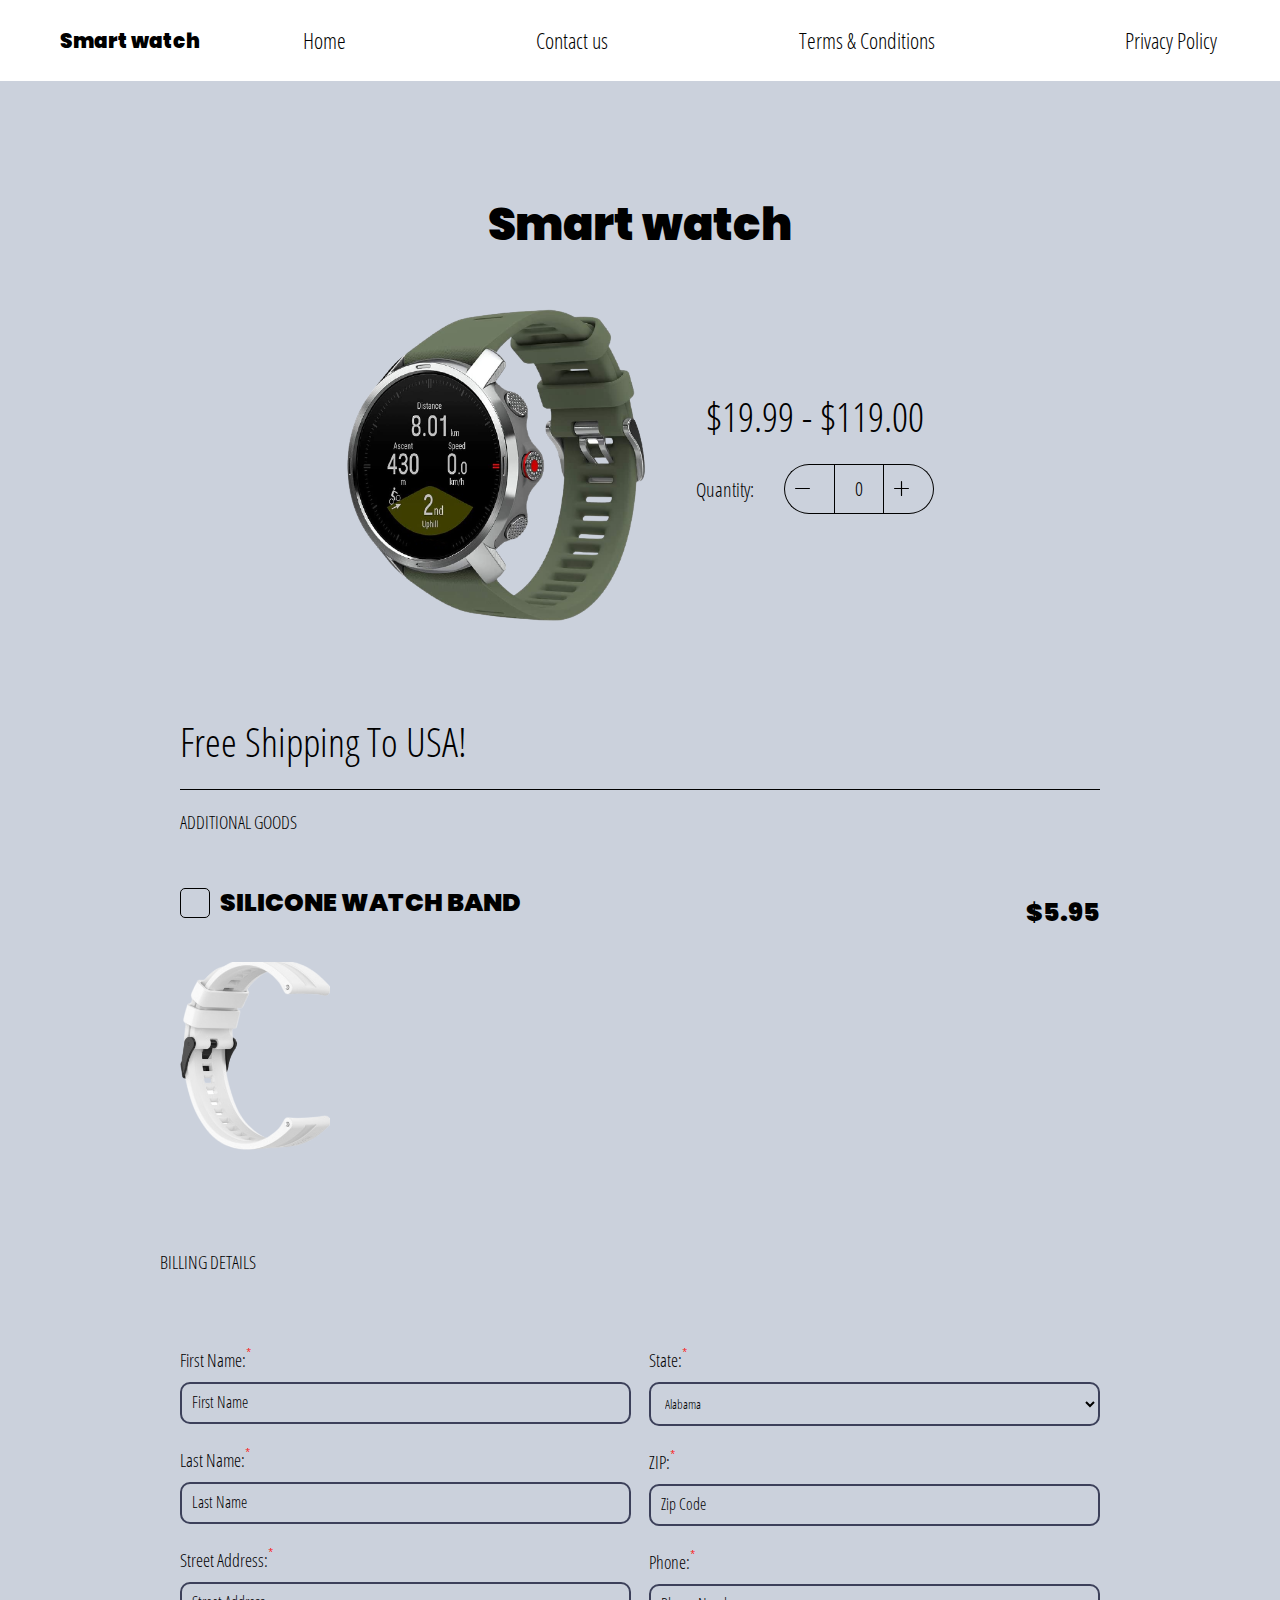
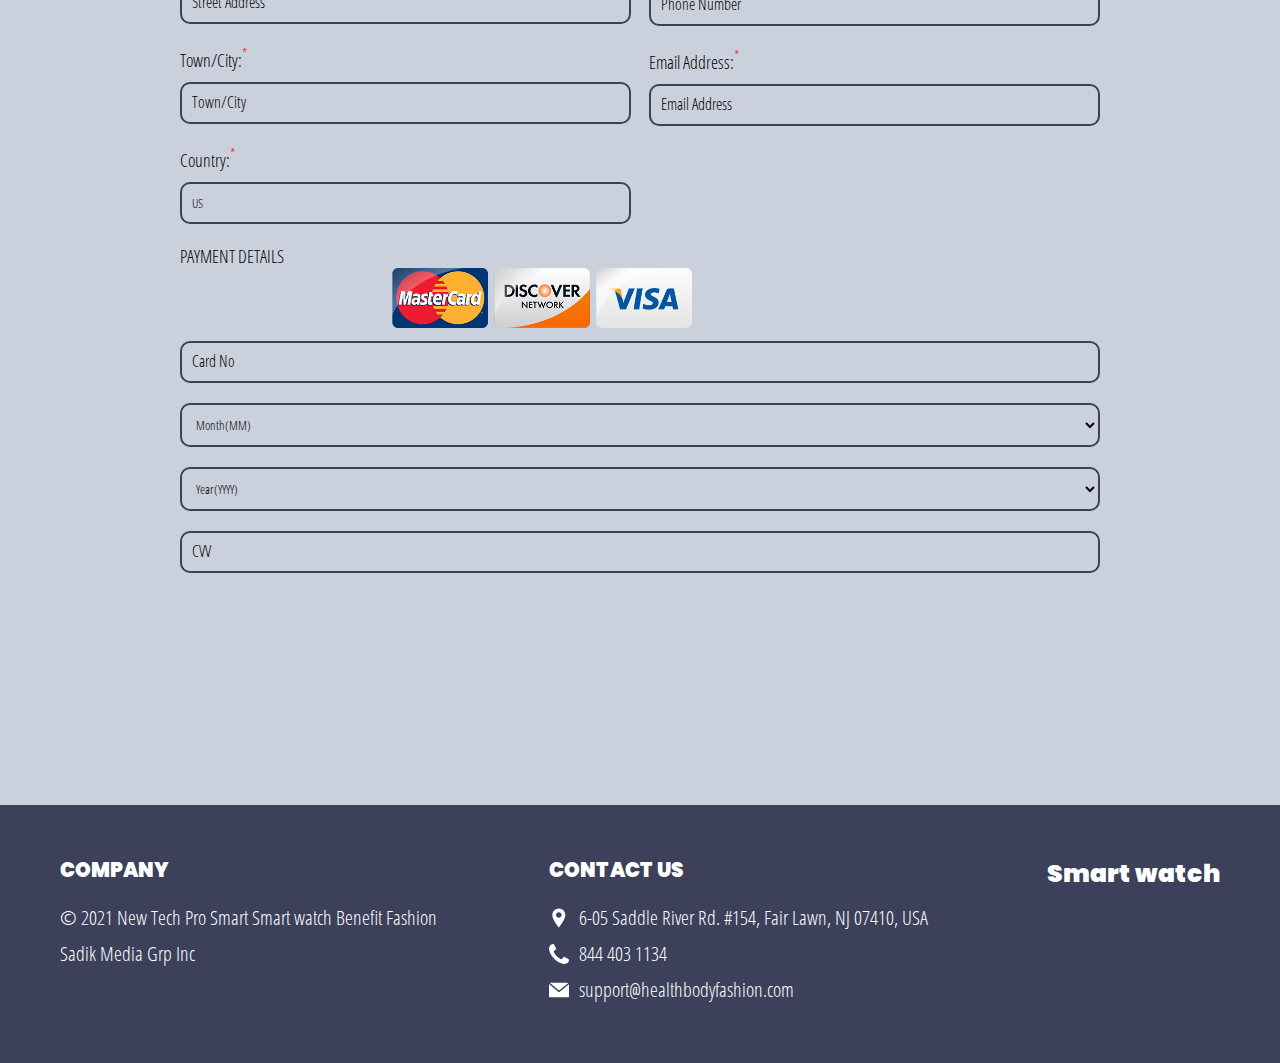
==== buy.html @ 9fec46eb "+" ====
<!DOCTYPE html>
<html lang="en">
  <head>
    <meta charset="UTF-8" />
    <meta http-equiv="X-UA-Compatible" content="IE=edge" />
    <meta name="viewport" content="width=device-width, initial-scale=1.0" />
    <link rel="stylesheet" href="./css/style.css" />
    <title>Smart watch</title>
  </head>

  <body>
    <div class="popup__overlay js_popup__overlay">
      <div class="popup">
        <div class="popup-content js_popup-content" data-id="terms">
          <div class="popup-content__top">
            <h1 class="sub-title">Terms & Conditions</h1>
            <button
              class="popup-content__btn js_popup-content-btn"
              data-btn="terms"
            >
              <span></span>
            </button>
          </div>
          <p class="text mb-0">
            <span class="bold">Shipping Prices</span>
          </p>
          <p class="text terms__text-sm-mb">
            <span class="bold">Silicone band</span>
            - $5.95
          </p>
          <p class="text mb-0">
            <span class="bold">Product Prices</span>
          </p>
          <p class="text mb-0">
            <span class="bold">1x New Smart watch Fashion</span> - $19.99
      
          </p>
          <p class="text mb-0">
            <span class="bold">2x New Smart watch Fashion</span> - $24.99
      
          </p>
          <p class="text mb-0">
            <span class="bold">3x New Smart watch Fashion</span> - $35.32
      
          </p>
          <p class="text mb-0">
            <span class="bold">4x New Smart watch Fashion</span> - $39.99
      
          </p>
          <p class="text mb-0">
            <span class="bold">5x New Smart watch Fashion</span> - $43.98
      
          </p>
          <p class="text mb-0">
            <span class="bold">6x New Smart watch Fashion</span> - $49.95
      
          </p>
          <p class="text mb-0">
            <span class="bold">7x New Smart watch Fashion</span> - $69.99
      
          </p>
          <p class="text mb-0">
            <span class="bold">8x New Smart watch Fashion</span> - $79.99
      
          </p>
          <p class="text mb-0">
            <span class="bold">9x New Smart watch Fashion</span> - $84.41
      
          </p>
          <p class="text mb-0">
            <span class="bold">10x New Smart watch Fashion</span> - $89.99
      
          </p>
          <p class="text mb-0">
            <span class="bold">11x New Smart watch Fashion</span> - $109.00
        
          </p>
          <p class="text terms__text-sm-mb">
            <span class="bold">12x New Smart watch Fashion</span> - $119.00
        
          </p>

          <p class="text terms__text--mb">
            You will see a charge from newtechprosmartwatchfa on your bank
            statement. Our Customer Service department reserves the right to
            offer promo codes for varied price points.
          </p>
          <p class="policy__subtitle">Member User Agreement</p>
          <p class="text">
            By placing an order through this website, you agree to the terms and
            conditions set for the below. Please read through these terms
            carefully before placing your order and print a copy for future
            reference. Please also read our Privacy Policy regarding personal
            information provided by you, which is incorporated herein by
            reference.
          </p>
          <p class="text">
            This website is operated by New Smart watch Fashion. Throughout the
            site, the terms “we”, “us” and “our” refer to New Smart watch
            Fashion. Beyond Perfect Pair Active Pro Health Tech offers this
            website, including all information, tools and services available
            from this site to you, the user, conditioned upon your acceptance of
            all terms, conditions, policies and notices stated here.
          </p>
          <p class="policy__subtitle">General Conditions</p>
          <p class="text">
            We reserve the right to refuse service to anyone for any reason at
            any time.<br />

            You understand that your content (not including credit card
            information), may be transferred unencrypted and involve (a)
            transmissions over various networks; and (b) changes to conform and
            adapt to technical requirements of connecting networks or devices.
            Credit card information is always encrypted during transfer over
            networks.
            <br />

            You agree not to reproduce, duplicate, copy, sell, resell or exploit
            any portion of the Service, use of the Service, or access to the
            Service or any contact on the website through which the service is
            provided, without express written permission by us.
            <br />

            The headings used in this agreement are included for convenience
            only and will not limit or otherwise affect these Terms.
          </p>
          <p class="policy__subtitle">
            Accuracy, Completeness and Timeliness of Information
          </p>
          <p class="text">
            We are not responsible if information made available on this site is
            not accurate, complete or current. The material on this site is
            provided for general information only and should not be relied upon
            or used as the sole basis for making decisions without consulting
            primary, more accurate, more complete or more timely sources of
            information. Any reliance on the material on this site is at your
            own risk.
            <br />

            This site may contain certain historical information. Historical
            information, necessarily, is not current and is provided for your
            reference only. We reserve the right to modify the contents of this
            site at any time, but we have no obligation to update any
            information on our site. You agree that it is your responsibility to
            monitor changes to our site.
          </p>
          <p class="policy__subtitle">
            Modifications to the Service and Prices
          </p>
          <p class="text">
            Prices for our products are subject to change without notice.<br />
            We reserve the right at any time to modify or discontinue the
            Service (or any part or content thereof) without notice at any
            time.<br />
            We shall not be liable to you or to any third-party for any
            modification, price change, suspension or discontinuance of the
            Service.
          </p>
          <p class="policy__subtitle">Products or Services (If Applicable)</p>
          <p class="text">
            Certain products or services may be available exclusively online
            through the website. These products or services may have limited
            quantities and are subject to return or exchange only according to
            our Return Policy.<br />
            We have made every effort to display as accurately as possible the
            colors and images of our products that appear at the store. We
            cannot guarantee that your computer monitor’s display of any color
            will be accurate.<br />
            We reserve the right, but are not obligated, to limit the sales of
            our products or Services to any person, geographic region or
            jurisdiction. We may exercise this right on a case-by-case basis. We
            reserve the right to limit the quantities of any products or
            services that we offer. All descriptions of products or product
            pricing are subject to change at anytime without notice, at the sole
            discretion of us. We reserve the right to discontinue any product at
            any time. Any offer for any product or service made on this site is
            void where prohibited.<br />
            We do not warrant that the quality of any products, services,
            information, or other material purchased or obtained by you will
            meet your expectations, or that any errors in the Service will be
            corrected.
          </p>
          <p class="policy__subtitle">Shipping Terms</p>
          <p class="text">
            Orders are generally shipped within 2 business days (Monday through
            Friday) using USPS standard mail service. Shipping time is estimated
            to be 3-5 business days. Please be advised that shipments are not
            sent on Saturdays, Sundays, or any Holidays. New Smart watch Fashion
            does not guarantee specific arrival dates or times.
          </p>
          <p class="policy__subtitle">Credit Card Descriptor</p>
          <p class="text">
            By ordering Products from us, You authorize us to charge your credit
            card accordingly. Please be aware that the descriptor (or subject
            line) that appears on your credit card statement will appear as
            <i>newtechprosmartwatchfa</i>. If You have any questions about the
            descriptor on Your credit card statement, please contact our
            customer service department.
          </p>
          <p class="policy__subtitle">Return Policy</p>
          <p class="text">
            In order to obtain your refund, contact customer service by phone
            and obtain an RMA (Return Merchandise Authorization) number to place
            on your package. Write this number on the outside of the shipping
            package, and send the product back to our fulfillment center at the
            address listed below, within thirty (30) days of the date you
            originally ordered the product. In order for your refund to be
            processed the product must arrive at our fulfillment facility within
            thirty (30) days of the original purchase date. You pay for return
            shipping. This fee will be taken out of the refund issued. Once our
            fulfillment center has received the package and relayed the correct
            information to us, you will be issued a refund. Your refund will be
            credited back to your bank account, and may take up to 3-5 business
            days to show in your statement, depending on the speed of the
            processing bank.
          </p>
          <p class="policy__subtitle">Return Address</p>
          <p class="text">3071 Nw 107th Ave, Doral, FL, 33172 USA</p>
          <p class="policy__subtitle">Refund Policy</p>
          <p class="text">
            We refund all cases of fraud and unauthorized transactions included
            shipping and handling charges. Call 844 403 1134 to obtain a refund.
            Additional refunds are issued at the discretion of the company.
            Customers are restricted to receiving a single refund per product
            ordered. Repetitive refunds are not permitted unless the product, as
            delivered to you, is defective. We reserve the right to refuse a
            refund to any customer who repeatedly requests refunds or who, in
            our judgment, requests refunds in bad faith. In order to process
            your refund, you must supply us with your name and delivery address.
            If you provide us with insufficient or incorrect information your
            refund will be delayed. Once a refund has been approved please allow
            for up to 10 days for the refund to be applied. Depending on the
            bank that issues the credit card, your refund can take up to ten
            (10) days to appear on your credit card statement. If you have any
            questions about whether a refund has been issued by us, please call
            Our customer service department. Shipping and handling costs are not
            refundable.
          </p>
          <p class="policy__subtitle">
            Accuracy of Billing and Account Information
          </p>
          <p class="text">
            We reserve the right to refuse any order you place with us. We may,
            in our sole discretion, limit or cancel quantities purchased per
            person, per household or per order. These restrictions may include
            orders placed by or under the same customer account, the same credit
            card, and/or orders that use the same billing and/or shipping
            address. In the event that we make a change to or cancel an order,
            we may attempt to notify you by contacting the e-mail and/or billing
            address/phone number provided at the time the order was made. We
            reserve the right to limit or prohibit orders that, in our sole
            judgment, appear to be placed by dealers, resellers or distributors.
          </p>
          <p class="text">
            You agree to provide current, complete and accurate purchase and
            account information for all purchases made at our store. You agree
            to promptly update your account and other information, including
            your email address and credit card numbers and expiration dates, so
            that we can complete your transactions and contact you as needed.
          </p>
          <p class="text">For more detail, please review our Returns Policy.</p>
          <p class="policy__subtitle">Optional Tools</p>
          <p class="text">
            We may provide you with access to third-party tools over which we
            neither monitor nor have any control nor input.<br />
            You acknowledge and agree that we provide access to such tools ”as
            is” and “as available” without any warranties, representations or
            conditions of any kind and without any endorsement. We shall have no
            liability whatsoever arising from or relating to your use of
            optional third-party tools.<br />
            Any use by you of optional tools offered through the site is
            entirely at your own risk and discretion and you should ensure that
            you are familiar with and approve of the terms on which tools are
            provided by the relevant third-party provider(s).<br />
            We may also, in the future, offer new services and/or features
            through the website (including, the release of new tools and
            resources). Such new features and/or services shall also be subject
            to these Terms of Service.
          </p>
          <p class="policy__subtitle">Third-party Links</p>
          <p class="text">
            Certain content, products and services available via our Service may
            include materials from third-parties.<br />
            Third-party links on this site may direct you to third-party
            websites that are not affiliated with us. We are not responsible for
            examining or evaluating the content or accuracy and we do not
            warrant and will not have any liability or responsibility for any
            third-party materials or websites, or for any other materials,
            products, or services of third-parties.<br />
            We are not liable for any harm or damages related to the purchase or
            use of goods, services, resources, content, or any other
            transactions made in connection with any third-party websites.
            Please review carefully the third-party’s policies and practices and
            make sure you understand them before you engage in any transaction.
            Complaints, claims, concerns, or questions regarding third-party
            products should be directed to the third-party.
          </p>
          <p class="policy__subtitle">
            User Comments, Feedback and Other Submissions
          </p>
          <p class="text">
            If, at our request, you send certain specific submissions (for
            example contest entries) or without a request from us you send
            creative ideas, suggestions, proposals, plans, or other materials,
            whether online, by email, by postal mail, or otherwise
            (collectively, ‘comments’), you agree that we may, at any time,
            without restriction, edit, copy, publish, distribute, translate and
            otherwise use in any medium any comments that you forward to us. We
            are and shall be under no obligation (1) to maintain any comments in
            confidence; (2) to pay compensation for any comments; or (3) to
            respond to any comments.<br />
            We may, but have no obligation to, monitor, edit or remove content
            that we determine in our sole discretion are unlawful, offensive,
            threatening, libelous, defamatory, pornographic, obscene or
            otherwise objectionable or violates any party’s intellectual
            property or these Terms of Service.<br />
            You agree that your comments will not violate any right of any
            third-party, including copyright, trademark, privacy, personality or
            other personal or proprietary right. You further agree that your
            comments will not contain libelous or otherwise unlawful, abusive or
            obscene material, or contain any computer virus or other malware
            that could in any way affect the operation of the Service or any
            related website. You may not use a false e-mail address, pretend to
            be someone other than yourself, or otherwise mislead us or
            third-parties as to the origin of any comments. You are solely
            responsible for any comments you make and their accuracy. We take no
            responsibility and assume no liability for any comments posted by
            you or any third-party.
          </p>
          <p class="policy__subtitle">Personal Information</p>
          <p class="text">
            Your submission of personal information through the store is
            governed by our Privacy Policy. View our
            <a class="policy__link" href="./policy.html">Privacy Policy</a>.
          </p>
          <p class="policy__subtitle">Errors, Inaccuracies and Omissions</p>
          <p class="text">
            Occasionally there may be information on our site or in the Service
            that contains typographical errors, inaccuracies or omissions that
            may relate to product descriptions, pricing, promotions, offers,
            product shipping charges, transit times and availability. We reserve
            the right to correct any errors, inaccuracies or omissions, and to
            change or update information or cancel orders if any information in
            the Service or on any related website is inaccurate at any time
            without prior notice (including after you have submitted your
            order).<br />
            We undertake no obligation to update, amend or clarify information
            in the Service or on any related website, including without
            limitation, pricing information, except as required by law. No
            specified update or refresh date applied in the Service or on any
            related website, should be taken to indicate that all information in
            the Service or on any related website has been modified or updated.
          </p>
          <p class="policy__subtitle">Prohibited Uses</p>
          <p class="text">
            In addition to other prohibitions as set forth in the Terms of
            Service, you are prohibited from using the site or its content: (a)
            for any unlawful purpose; (b) to solicit others to perform or
            participate in any unlawful acts; (c) to violate any international,
            federal, provincial or state regulations, rules, laws, or local
            ordinances; (d) to infringe upon or violate our intellectual
            property rights or the intellectual property rights of others; (e)
            to harass, abuse, insult, harm, defame, slander, disparage,
            intimidate, or discriminate based on gender, sexual orientation,
            religion, ethnicity, race, age, national origin, or disability; (f)
            to submit false or misleading information; (g) to upload or transmit
            viruses or any other type of malicious code that will or may be used
            in any way that will affect the functionality or operation of the
            Service or of any related website, other websites, or the Internet;
            (h) to collect or track the personal information of others; (i) to
            spam, phish, pharm, pretext, spider, crawl, or scrape; (j) for any
            obscene or immoral purpose; or (k) to interfere with or circumvent
            the security features of the Service or any related website, other
            websites, or the Internet. We reserve the right to terminate your
            use of the Service or any related website for violating any of the
            prohibited uses.
          </p>
          <p class="policy__subtitle">
            Disclaimer of Warranties; Limitation of Liability
          </p>
          <p class="text">
            We do not guarantee, represent or warrant that your use of our
            service will be uninterrupted, timely, secure or error-free.<br />
            We do not warrant that the results that may be obtained from the use
            of the service will be accurate or reliable.<br />
            You agree that from time to time we may remove the service for
            indefinite periods of time or cancel the service at any time,
            without notice to you.<br />
            You expressly agree that your use of, or inability to use, the
            service is at your sole risk. The service and all products and
            services delivered to you through the service are (except as
            expressly stated by us) provided ‘as is’ and ‘as available’ for your
            use, without any representation, warranties or conditions of any
            kind, either express or implied, including all implied warranties or
            conditions of merchantability, merchantable quality, fitness for a
            particular purpose, durability, title, and non-infringement.<br />
            In no case shall New Smart watch Fashion, our directors, officers,
            employees, affiliates, agents, contractors, interns, suppliers,
            service providers or licensors be liable for any injury, loss,
            claim, or any direct, indirect, incidental, punitive, special, or
            consequential damages of any kind, including, without limitation
            lost profits, lost revenue, lost savings, loss of data, replacement
            costs, or any similar damages, whether based in contract, tort
            (including negligence), strict liability or otherwise, arising from
            your use of any of the service or any products procured using the
            service, or for any other claim related in any way to your use of
            the service or any product, including, but not limited to, any
            errors or omissions in any content, or any loss or damage of any
            kind incurred as a result of the use of the service or any content
            (or product) posted, transmitted, or otherwise made available via
            the service, even if advised of their possibility. Because some
            states or jurisdictions do not allow the exclusion or the limitation
            of liability for consequential or incidental damages, in such states
            or jurisdictions, our liability shall be limited to the maximum
            extent permitted by law.
          </p>
          <p class="policy__subtitle">Indemnification</p>
          <p class="text">
            You agree to indemnify, defend and hold harmless New Smart watch
            Fashion and our parent, subsidiaries, affiliates, partners,
            officers, directors, agents, contractors, licensors, service
            providers, subcontractors, suppliers, interns and employees,
            harmless from any claim or demand, including reasonable attorneys’
            fees, made by any third-party due to or arising out of your breach
            of these Terms of Service or the documents they incorporate by
            reference, or your violation of any law or the rights of a
            third-party.
          </p>
          <p class="policy__subtitle">Severability</p>
          <p class="text">
            In the event that any provision of these Terms of Service is
            determined to be unlawful, void or unenforceable, such provision
            shall nonetheless be enforceable to the fullest extent permitted by
            applicable law, and the unenforceable portion shall be deemed to be
            severed from these Terms of Service, such determination shall not
            affect the validity and enforceability of any other remaining
            provisions.
          </p>
          <p class="policy__subtitle">Termination</p>
          <p class="text">
            The obligations and liabilities of the parties incurred prior to the
            termination date shall survive the termination of this agreement for
            all purposes.<br />
            These Terms of Service are effective unless and until terminated by
            either you or us. You may terminate these Terms of Service at any
            time by notifying us that you no longer wish to use our Services, or
            when you cease using our site.<br />
            If in our sole judgment you fail, or we suspect that you have
            failed, to comply with any term or provision of these Terms of
            Service, we also may terminate this agreement at any time without
            notice and you will remain liable for all amounts due up to and
            including the date of termination; and/or accordingly may deny you
            access to our Services (or any part thereof).
          </p>
          <p class="policy__subtitle">Entire Agreement</p>
          <p class="text">
            The failure of us to exercise or enforce any right or provision of
            these Terms of Service shall not constitute a waiver of such right
            or provision.<br />
            These Terms of Service and any policies or operating rules posted by
            us on this site or in respect to The Service constitutes the entire
            agreement and understanding between you and us and govern your use
            of the Service, superseding any prior or contemporaneous agreements,
            communications and proposals, whether oral or written, between you
            and us (including, but not limited to, any prior versions of the
            Terms of Service).<br />
            Any ambiguities in the interpretation of these Terms of Service
            shall not be construed against the drafting party.
          </p>
          <p class="policy__subtitle">Governing Law</p>
          <p class="text">
            These Terms of Service and any separate agreements whereby we
            provide you Services shall be governed by and construed in
            accordance with the laws of WV.
          </p>
          <p class="policy__subtitle">Changes to Terms of Service</p>
          <p class="text">
            You can review the most current version of the Terms of Service at
            any time at this page.<br />
            We reserve the right, at our sole discretion, to update, change or
            replace any part of these Terms of Service by posting updates and
            changes to our website. It is your responsibility to check our
            website periodically for changes. Your continued use of or access to
            our website or the Service following the posting of any changes to
            these Terms of Service constitutes acceptance of those changes.
          </p>
          <p class="policy__subtitle">Contact Information</p>
          <p class="text">
            Questions about the Terms of Service should be sent to us at
            <a
              target="_blank"
              class="policy__link"
              href="mailto:support@newcreamfashion.com"
              >support@newcreamfashion.com
            </a>
          </p>
        </div>
        <div class="popup-content js_popup-content" data-id="policy">
          <div class="popup-content__top">
            <h1 class="sub-title">Privacy policy</h1>
            <button
              class="popup-content__btn js_popup-content-btn"
              data-btn="policy"
            >
              <span></span>
            </button>
          </div>
          <p class="text">
            Thank you for visiting our Web site. This offer if only available to
            U.S. residents. Your personal data will be processed by us in the
            U.S.
          </p>
          <h2 class="policy__subtitle">
            Information Collection and Use of Collected Information
          </h2>
          <p class="policy__subtitle">Website Visitors</p>
          <p class="text">
            We may collect certain non-personally identifiable information when
            you visit many of our Web pages, such as the type of browser you are
            using (e.g., Netscape, Internet Explorer), the type of operating
            system you are using, (e.g., Windows 2000, XP, VISTA or Mac OS), and
            the domain name of your Internet service provider (e.g., America
            Online, Earthlink).
          </p>
          <p class="policy__subtitle">Website Customers</p>
          <p class="text">
            In order to purchase products or services from us, we require that
            you provide us with certain personally identifiable information. The
            types of personally identifiable information that may be collected
            at this site include: name, address, e-mail address, telephone
            number, mobile phone number and MSISDN (mobile station integrated
            services digital network number), credit card and billing
            information (but never release this information), download history,
            customer generated content and/or information about your interests
            in and use of various products, programs, and services.
          </p>
          <p class="policy__subtitle">SMS Messages</p>
          <p class="text">
            Our Services feature the distribution of content to your cellular
            phone, and by registering with us, you agree to receive SMS messages
            to your phone, including messages regarding Services you request,
            account status updates, and occasional SMS newsletters. You will
            also have the opportunity to opt-in and receive surveys and
            promotional content by our affiliates. You may opt out of our SMS
            newsletter by sending an email or by responding to the SMS
            newsletter indicating that you would like to unsubscribe.
          </p>
          <p class="text">
            In addition, we may disclose personally identifiable information
            collected about you at this site in the following instances:
          </p>
          <p class="text">
            Legal Action: We may disclose information about our users, including
            personally identifiable information, when requested by governmental
            or quasi-governmental authorities conducting an investigation,
            hearing or the like, to verify or enforce compliance with the
            policies governing our Web Site and applicable laws, or to protect
            against misuse or unauthorized use of our Web Site. We also may
            disclose user information whenever we believe disclosure is
            necessary to limit our legal liability; to protect or defend our
            rights or property; or protect the safety, rights, or property of
            our users.
          </p>
          <p class="policy__subtitle">Your Choices</p>
          <p class="text">
            As noted above, we may use the personally identifiable information
            we collect from you online to provide you with opportunities to
            offer you products and services that may be of interest to you. If
            you would like to opt out of future promotional materials from us,
            you may indicate this preference by following the unsubscribe
            instructions at the end of such e-mail communications. You may not
            opt out of service-related notifications.
          </p>
          <p class="policy__subtitle">Cookies</p>
          <p class="text">
            To enhance your experience with our site, we may use "cookies" on
            our Web Site. Cookies are alphanumeric identifiers that we transfer
            to your computer's hard drive through your Web browser to enable our
            systems to recognize your browser and to provide features. Cookies,
            by themselves, do not tell us your e-mail address or other
            personally identifiable information unless you choose to provide
            this information to us by, for example, registering at our Web Site.
            However, once you have become a Customer and furnish the site with
            personally identifiable information, this information may be linked
            to the data stored in the cookie.
          </p>
          <p class="text">
            We use cookies to understand site usage and to improve the content
            and offerings on our site. For example, we may use cookies to
            personalize your experience at our Web pages (e.g., to recognize you
            when you return to our site). You may adjust your browser to reject
            cookies from us or from any other Web Site. Please consult the
            "Help" section of your browser for more information. However,
            certain areas of our site can be accessed only in conjunction with
            cookies or similar devices and you should be aware that disabling
            cookies or similar devices might prevent you from accessing some of
            our content.
          </p>
          <p class="policy__subtitle">Data Security</p>
          <p class="text">
            We have put in place certain physical, electronic, and managerial
            procedures to help prevent unauthorized access and maintain data
            security. Payments are processed using secure 256-bit SSL
            Encryption. We will not share, trade or sell credit card information
            or personal information to any third party providers. However, due
            to the open nature of Internet communications, we cannot guarantee
            that communications between you and our organization will be free
            from unauthorized access by third parties. Visitors of the Website
            and Customers use the site at their own risk.
          </p>
          <p class="policy__subtitle">Changes to This Privacy Policy</p>
          <p class="text">
            We may, from time to time, update this privacy notice and such
            changes shall be effectively immediately and without further notice
            to you.
          </p>
          <p class="policy__subtitle">Questions/Concerns?</p>
          <p class="text">
            If you have any questions, comments, or concerns regarding our
            privacy policy, please contact us at:<br />
            Email:
            <a
              target="_blank"
              class="policy__link"
              href="mailto:support@healthbodyfashion.com"
              >support@healthbodyfashion.com
            </a>
            <br />
            Phone:
            <a class="policy__link" href="tel:844 403 1134">844 403 1134</a>
          </p>
        </div>
      </div>
    </div>
    <div>
      <div class="header__wrapper">
        <header class="header">
          <a href="./index.html" class="logo">Smart watch</a>
          <button class="menu__btn js_menu__btn">
            <span></span>
          </button>
          <div class="menu js_menu">
            <nav class="nav">
              <ul class="nav__list">
                <li class="nav__item">
                  <a href="./index.html" class="nav__link">Home</a>
                </li>
                <li class="nav__item">
                  <a href="./contact.html" class="nav__link">Contact us</a>
                </li>
                <li class="nav__item">
                  <button
                    class="nav__link nav__btn js_nav-btn"
                    data-btn-id="terms"
                  >
                    Terms & Conditions
                  </button>
                </li>
                <li class="nav__item">
                  <button
                    class="nav__link nav__btn js_nav-btn"
                    data-btn-id="policy"
                  >
                    Privacy Policy
                  </button>
                </li>
              </ul>
            </nav>
          </div>
        </header>
      </div>
      <div class="buy__wrapper">
        <div class="container">
          <section class="buy">
            <h1 class="title">Smart watch</h1>
            <div class="buy__flex">
              <img src="./img/img1.png" class="buy__img" />
              <div class="buy__text-block">
                <h2 class="buy__title">
                  <span style="display: inline-block" class="js_price"
                    >$19.99 - $119.00</span
                  >
                  <span
                    style="margin-bottom: 0"
                    class="buy__title buy__title--cross js_original"
                  ></span>
                </h2>
                <h2 class="buy__title buy__title-accent js_save"></h2>
                <div id="quantity" class="quantity">
                  <label class="quantity_label"
                    >Quantity:
                    <div class="quantity_label-box">
                      <div
                        class="
                          quantity_label-btn quantity_label-prev
                          js_quantity_prev
                        "
                      >
                        <svg
                          xmlns="http://www.w3.org/2000/svg"
                          xmlns:xlink="http://www.w3.org/1999/xlink"
                          x="0px"
                          y="0px"
                          viewBox="0 0 512 512"
                          style="enable-background: new 0 0 512 512"
                          xml:space="preserve"
                        >
                          <g>
                            <g>
                              <path
                                d="M492,236H20c-11.046,0-20,8.954-20,20c0,11.046,8.954,20,20,20h472c11.046,0,20-8.954,20-20S503.046,236,492,236z"
                              />
                            </g>
                          </g>
                        </svg>
                      </div>
                      <input
                        type="number"
                        min="0"
                        size="3"
                        maxlength="3"
                        class="quantity__input js_quantity"
                        value="0"
                        data-line-id="1"
                        max="10"
                      />
                      <div
                        class="
                          quantity_label-btn quantity_label-next
                          js_quantity_next
                        "
                      >
                        <svg
                          xmlns="http://www.w3.org/2000/svg"
                          xmlns:xlink="http://www.w3.org/1999/xlink"
                          x="0px"
                          y="0px"
                          viewBox="0 0 512 512"
                          style="enable-background: new 0 0 512 512"
                          xml:space="preserve"
                        >
                          <g>
                            <g>
                              <path
                                d="M492,236H276V20c0-11.046-8.954-20-20-20c-11.046,0-20,8.954-20,20v216H20c-11.046,0-20,8.954-20,20s8.954,20,20,20h216
			                                    v216c0,11.046,8.954,20,20,20s20-8.954,20-20V276h216c11.046,0,20-8.954,20-20C512,244.954,503.046,236,492,236z"
                              />
                            </g>
                          </g>
                        </svg>
                      </div>
                    </div>
                  </label>
                </div>
                <p class="error-message js_error-message">
                  Buy More and Save! Limited to 12 Only
                </p>
              </div>
            </div>







            
            <div class="main-form__wrapper">
              <div class="form__wrapper">
                <div class="form">
                  <h3 class="form__title">Free Shipping To USA!</h3>

                  <div>
                    <h3 class="form__subtitle">Additional goods</h3>
                  

                    <div class="case-block">
                      <div class="checkbox__label-wrap">
                        <div>
                          <input class="checkbox js_additional" type="checkbox" id="additional__checkbox" />
                          <label class="checkbox__label" for="additional__checkbox"><span class="bold">Silicone watch band</span></label>
                        </div>
                        <div class="label-block">
                          <span class="bold">$5.95</span>
                        </div>
                      </div>
                      <img src="./img/img3.png" alt="silicone case" class="silicone_case_img" />
                    </div>


                  </div>
                </div>
              </div>

              <form class="order-form" id="order_form">
                <h3 class="form__subtitle">Billing Details</h3>
                <div class="fl-form">
                  <div class="form_group-flex">
                    <div class="form-group_block">
                      <div class="form-group">
                        <label>
                          <span>First Name:<sup>*</sup></span>
                          <input
                            type="text"
                            class="form-control"
                            name="firstName"
                            placeholder="First Name"
                            value=""
                          />
                        </label>
                      </div>

                      <div class="form-group">
                        <label>
                          <span>Last Name:<sup>*</sup></span>
                          <input
                            type="text"
                            class="form-control"
                            name="lastName"
                            placeholder="Last Name"
                            value=""
                          />
                        </label>
                      </div>

                      <div class="form-group">
                        <label
                          ><span>Street Address:<sup>*</sup></span>
                          <input
                            type="text"
                            class="form-control"
                            name="shippingAddress1"
                            placeholder="Street Address"
                            value=""
                          />
                        </label>
                      </div>
                      <div class="form-group">
                        <label
                          ><span>Town/City:<sup>*</sup></span>
                          <input
                            type="text"
                            class="form-control"
                            name="shippingCity"
                            placeholder="Town/City"
                            value=""
                          />
                        </label>
                      </div>
                      <div class="form-group">
                        <label
                          ><span>Country:<sup>*</sup></span>
                          <input
                            type="text"
                            class="form-control"
                            name="shippingCountry"
                            placeholder="Country"
                            value="US"
                            readonly
                          />
                        </label>
                      </div>
                    </div>
                    <div class="form-group_block">
                      <div class="form-group">
                        <label
                          ><span>State:<sup>*</sup></span></label
                        >

                        <select
                          name="shippingState"
                          id="shipping_state"
                          class="form-control"
                          autocomplete="address-level1"
                          data-placeholder="State / Province"
                          data-input-classes=""
                          placeholder="State / Province"
                          tabindex="-1"
                          aria-hidden="true"
                        >
                          <option value="AL">Alabama</option>
                          <option value="AK">Alaska</option>
                          <option value="AZ">Arizona</option>
                          <option value="AR">Arkansas</option>
                          <option value="CA">California</option>
                          <option value="CO">Colorado</option>
                          <option value="CT">Connecticut</option>
                          <option value="DE">Delaware</option>
                          <option value="DC">District Of Columbia</option>
                          <option value="FL">Florida</option>
                          <option value="GA">Georgia</option>
                          <option value="HI">Hawaii</option>
                          <option value="ID">Idaho</option>
                          <option value="IL">Illinois</option>
                          <option value="IN">Indiana</option>
                          <option value="IA">Iowa</option>
                          <option value="KS">Kansas</option>
                          <option value="KY">Kentucky</option>
                          <option value="LA">Louisiana</option>
                          <option value="ME">Maine</option>
                          <option value="MD">Maryland</option>
                          <option value="MA">Massachusetts</option>
                          <option value="MI">Michigan</option>
                          <option value="MN">Minnesota</option>
                          <option value="MS">Mississippi</option>
                          <option value="MO">Missouri</option>
                          <option value="MT">Montana</option>
                          <option value="NE">Nebraska</option>
                          <option value="NV">Nevada</option>
                          <option value="NH">New Hampshire</option>
                          <option value="NJ">New Jersey</option>
                          <option value="NM">New Mexico</option>
                          <option value="NY">New York</option>
                          <option value="NC">North Carolina</option>
                          <option value="ND">North Dakota</option>
                          <option value="OH">Ohio</option>
                          <option value="OK">Oklahoma</option>
                          <option value="OR">Oregon</option>
                          <option value="PA">Pennsylvania</option>
                          <option value="RI">Rhode Island</option>
                          <option value="SC">South Carolina</option>
                          <option value="SD">South Dakota</option>
                          <option value="TN">Tennessee</option>
                          <option value="TX">Texas</option>
                          <option value="UT">Utah</option>
                          <option value="VT">Vermont</option>
                          <option value="VA">Virginia</option>
                          <option value="WA">Washington</option>
                          <option value="WV">West Virginia</option>
                          <option value="WI">Wisconsin</option>
                          <option value="WY">Wyoming</option>
                        </select>
                      </div>
                      <div class="form-group">
                        <label
                          ><span>ZIP:<sup>*</sup></span>
                          <input
                            type="text"
                            class="form-control"
                            name="shippingZip"
                            placeholder="Zip Code"
                            maxlength="5"
                            onkeyup="javascript:this.value=this.value.replace(/[^0-9]/g,'');"
                            value=""
                          />
                        </label>
                      </div>
                      <div class="form-group">
                        <label
                          ><span>Phone:<sup>*</sup></span>
                          <input
                            type="tel"
                            class="form-control"
                            name="phone"
                            placeholder="Phone Number"
                            data-min-length="10"
                            data-max-length="15"
                            onkeyup="javascript:this.value=this.value.replace(/[^0-9]/g,'');"
                            maxlength="10"
                            value=""
                          />
                        </label>
                      </div>
                      <div class="form-group">
                        <label
                          ><span>Email Address:<sup>*</sup></span>
                          <input
                            type="email"
                            class="form-control"
                            name="email"
                            placeholder="Email Address"
                            value=""
                          />
                        </label>
                      </div>
                    </div>
                  </div>
                  <div class="payment">
                    <div class="payment-header">
                      <label>
                        <span for="radio1"></span>
                        <span class="form__subtitle">Payment Details</span>
                      </label>
                      <div class="img">
                        <img src="./img/mastercard.png" />
                        <img src="./img/discover.png" />
                        <img src="./img/visa.png" />
                      </div>
                    </div>
                    <div class="payment-form">
                      <div class="form-group_block">
                        <div class="form-group">
                          <input
                            type="tel"
                            class="form-control"
                            name="cc_no"
                            maxlength="16"
                            onkeyup="javascript:this.value=this.value.replace(/[^0-9]/g,'');"
                            value=""
                            placeholder="Card No"
                          />
                        </div>

                        <div class="form-group">
                          <select
                            class="form-control"
                            name="cc_month"
                            maxlength="2"
                            placeholder="Month(MM)"
                          >
                            <option value="" selected="selected">
                              Month(MM)
                            </option>
                            <option value="1">01</option>
                            <option value="2">02</option>
                            <option value="3">03</option>
                            <option value="4">04</option>
                            <option value="5">05</option>
                            <option value="6">06</option>
                            <option value="7">07</option>
                            <option value="8">08</option>
                            <option value="9">09</option>
                            <option value="10">10</option>
                            <option value="11">11</option>
                            <option value="12">12</option>
                          </select>
                        </div>
                      </div>
                      <div class="form-group_block">
                        <div class="form-group">
                          <select
                            class="form-control"
                            name="cc_year"
                            maxlength="4"
                            placeholder="Year(YYYY)"
                          >
                            <option value="" selected="selected">
                              Year(YYYY)
                            </option>
                            <option value="2021">2021</option>
                            <option value="2022">2022</option>
                            <option value="2023">2023</option>
                            <option value="2024">2024</option>
                            <option value="2025">2025</option>
                            <option value="2026">2026</option>
                            <option value="2027">2027</option>
                            <option value="2028">2028</option>
                            <option value="2029">2029</option>
                            <option value="2030">2030</option>
                            <option value="2031">2031</option>
                          </select>
                        </div>

                        <div class="form-group">
                          <input
                            type="tel"
                            class="form-control"
                            name="CVV"
                            maxlength="3"
                            onkeyup="javascript:this.value=this.value.replace(/[^0-9]/g,'');"
                            placeholder="CVV"
                            value=""
                          />
                        </div>
                      </div>
                    </div>
                  </div>
                </div>
                <div class="form-btn js_form-btn">
                  <div class="form__title-box js_form__title-box">
                    <p class="bold">Item</p>
                    <p class="bold">Amount</p>
                  </div>
                  <div class="label-block total js_total">
                    <span id="chosen" class="bold">
                      Please Select a Product</span
                    >
                    <span id="chosen_price" class="bold">$0.00</span>
                  </div>
                  <div id="silicone_case" class="form-pd">
                    <div class="label-block">
                      <span class="bold">Silicone watch band</span>
                      <span class="bold">$5.95</span>
                    </div>
                  </div>
                  <div id="total_block" class="form-pd js_total_1">
                    <div class="label-block label-block-fl">
                      <span class="bold"> Total</span>
                      <span id="total_1" class="bold">$0.00</span>
                    </div>
                  </div>
                  <br />
                  <br />
                  <div class="bottom-bottom-block js_bottom-bottom-block">
                    <div id="terms">
                      <input class="checkbox" type="checkbox" name="terms_text" id="terms_text" />
                      <label for="terms_text" style="display: inline" class="checkbox__label">
                        <div class="rules">
                          By placing an order with us, you agree to our full
                          <a class="policy__link" href="./terms.html">Terms And Conditions</a>
                          &
                          <a class="policy__link" href="./policy.html">Privacy Policy</a>, which explain that you will be
                          charged
                          <span id="terms_price">$0.00</span><span id="express_terms">
                            + $5.95 Silicone watch band
                          </span>
                          = <span id="total_2"> $0.00 </span><span id="handling">
                            (No Shipping and handling costs)</span>. To cancel your order, please call our Customer
                          Service toll free number at 844 403 1134 or email us
                          at
                          <a href="/cdn-cgi/l/email-protection" class="__cf_email__"
                            data-cfemail="abd8dedbdbc4d9dfebc5cedcdfcec8c3dbd9c4d8c6cad9dfdccadfc8c3cdcad8c3c2c4c585c8c4c685">[email&#160;protected]</a>
                          You will see a charge from newtechprosmartwatchfa on
                          your bank statement. Our Customer Service department
                          reserves the right to offer promo codes for varied
                          price points.
                        </div>
                      </label>
                    </div>
                    <br />
                    <input
                      type="submit"
                      id="place_order"
                      name=""
                      value="Place order"
                      class="btn hero__link form__btn"
                    />
                  </div>
                </div>
              </form>
            </div>
          </section>
        </div>
      </div>
    </div>
    <div class="footer__wrapper">
      <div class="container">
        <footer class="footer">
          <ul class="footer__list">
            <li class="footer__item">
              <ul class="footer__sublist">
                <li class="footer__subitem">
                  <h4 class="footer__title">Company</h4>
                </li>
                <li class="footer__subitem">
                  <p class="text footer__text">
                    © 2021 New Tech Pro Smart Smart watch Benefit Fashion
                  </p>
                </li>
                <li class="footer__subitem">
                  <p class="text footer__text">Sadik Media Grp Inc</p>
                </li>
              </ul>
            </li>
            <li class="footer__item">
              <ul class="footer__sublist">
                <li class="footer__subitem">
                  <h4 class="footer__title">Contact us</h4>
                </li>
                <li class="footer__subitem">
                  <span class="text footer__text footer__icon-box">
                    <img
                      src="./img/placeholder.svg"
                      alt=""
                      class="footer__icon"
                    />
                    6-05 Saddle River Rd. #154, Fair Lawn, NJ 07410, USA</span
                  >
                </li>
                <li class="footer__subitem">
                  <a
                    href="tel:844 403 1134"
                    class="text footer__link footer__icon-box"
                  >
                    <img
                      src="./img/telephone.svg"
                      alt=""
                      class="footer__icon"
                    />
                    844 403 1134</a
                  >
                </li>
                <li class="footer__subitem">
                  <a
                    href="mailto:support@healthbodyfashion.com"
                    class="text footer__link footer__icon-box"
                  >
                    <img src="./img/email.svg" alt="" class="footer__icon" />
                    support@healthbodyfashion.com</a
                  >
                </li>
              </ul>
            </li>
          </ul>
          <a href="./index.html" class="footer__logo-link">Smart watch</a>
        </footer>
      </div>
    </div>

    <script src="./js/form.js"></script>
    <script src="./js/menu.js"></script>
    <script src="./js/popup.js"></script>
  </body>
</html>
---- css/style.css ----
@import './fonts.css';
@import './vars.css';
@import './utils.css';
@import './header.css';
@import './footer.css';
@import './animation.css';
@import './hero.css';
@import './about.css';
@import './info.css';
@import './policy.css';
@import './terms.css';
@import './contact.css';
@import './buy.css';
@import './popup.css';
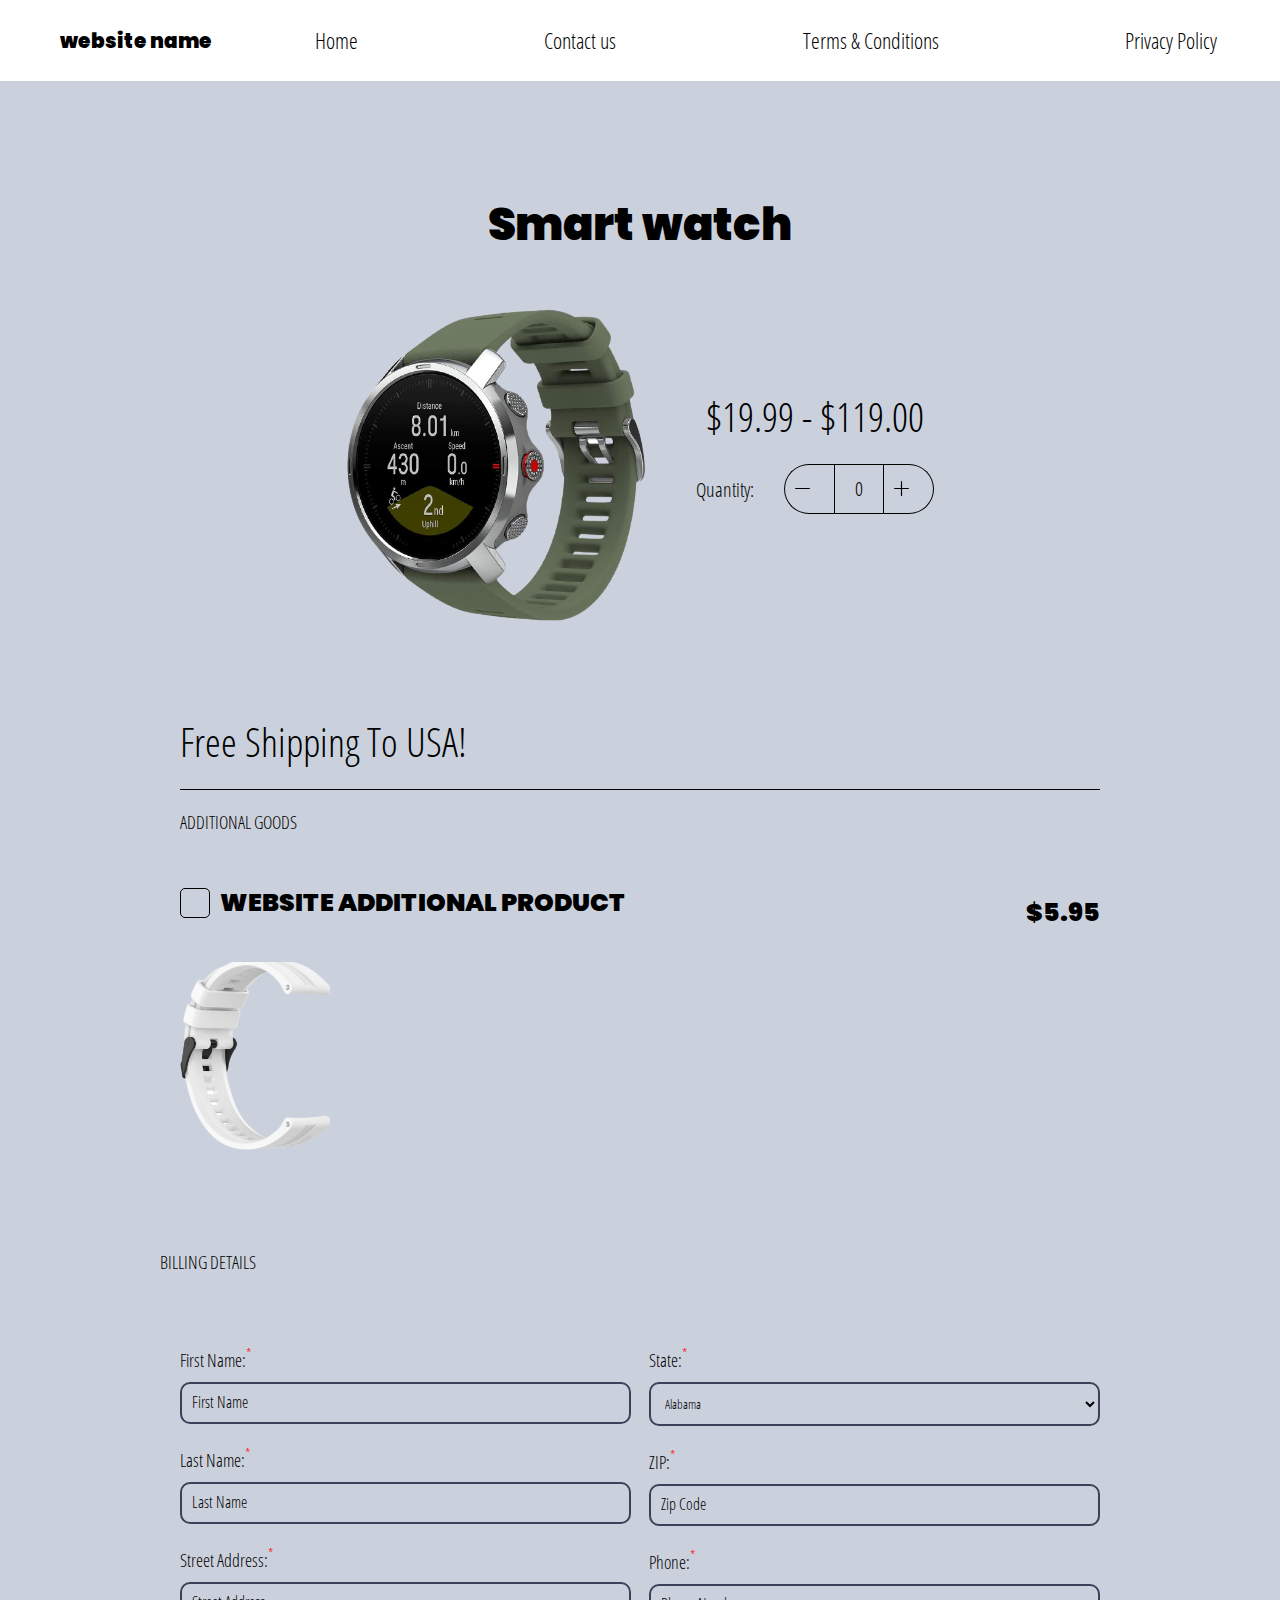
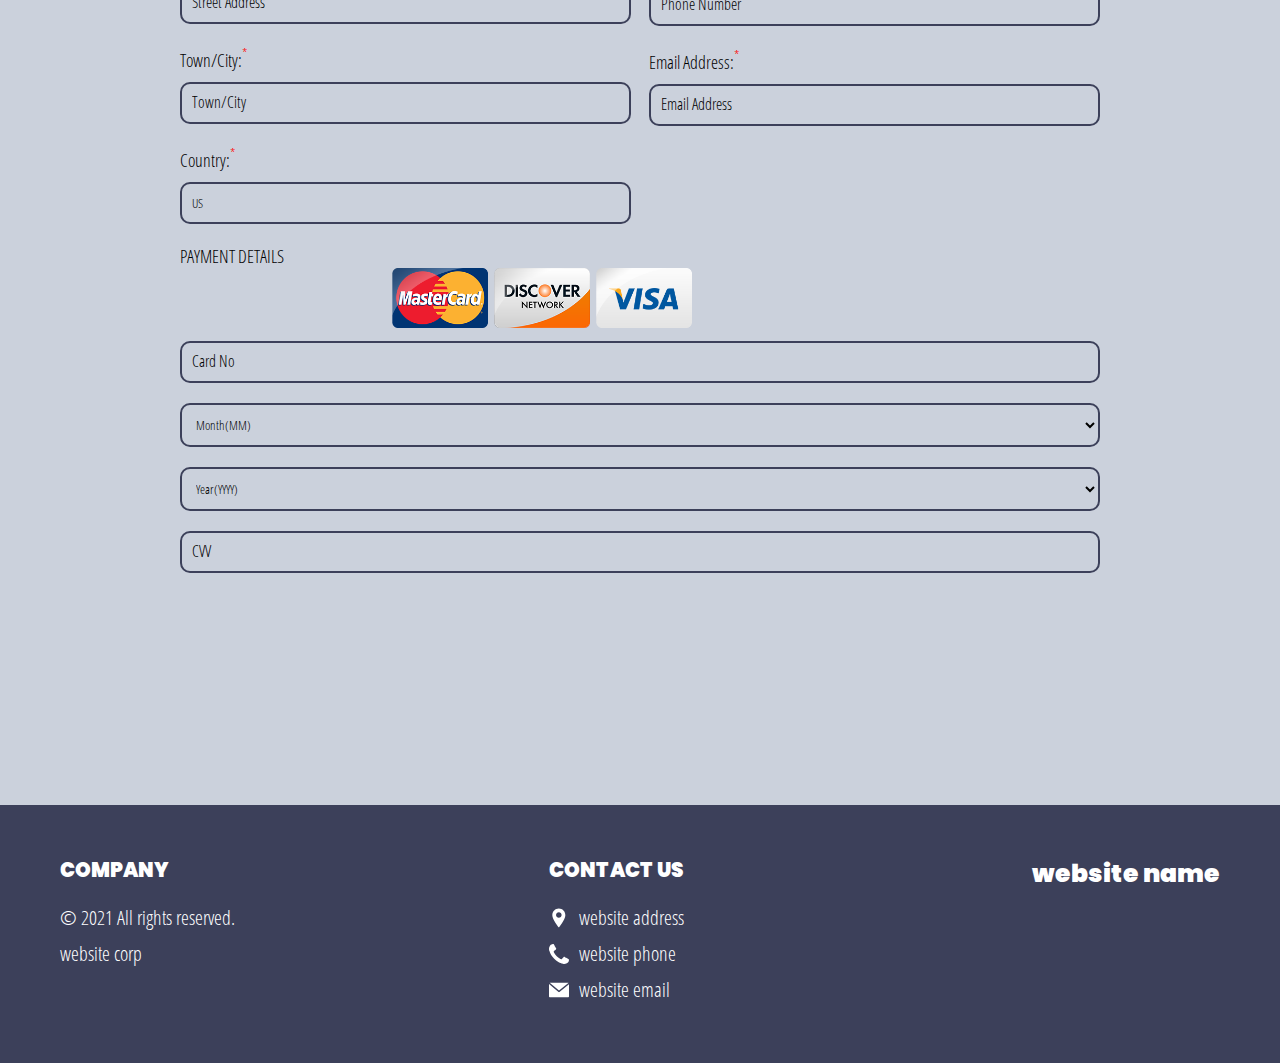
==== commit b1b0f522: "+" ====
--- a/buy.html
+++ b/buy.html
@@ -5,7 +5,7 @@
     <meta http-equiv="X-UA-Compatible" content="IE=edge" />
     <meta name="viewport" content="width=device-width, initial-scale=1.0" />
     <link rel="stylesheet" href="./css/style.css" />
-    <title>Smart watch</title>
+    <title></title>
   </head>
 
   <body>
@@ -25,67 +25,67 @@
             <span class="bold">Shipping Prices</span>
           </p>
           <p class="text terms__text-sm-mb">
-            <span class="bold">Silicone band</span>
+            <span class="bold js_website-add"></span>
             - $5.95
           </p>
           <p class="text mb-0">
             <span class="bold">Product Prices</span>
           </p>
           <p class="text mb-0">
-            <span class="bold">1x New Smart watch Fashion</span> - $19.99
+            <span class="bold">1x Smart Watch</span> - $19.99
       
           </p>
           <p class="text mb-0">
-            <span class="bold">2x New Smart watch Fashion</span> - $24.99
+            <span class="bold">2x Smart Watch</span> - $24.99
       
           </p>
           <p class="text mb-0">
-            <span class="bold">3x New Smart watch Fashion</span> - $35.32
+            <span class="bold">3x Smart Watch</span> - $35.32
       
           </p>
           <p class="text mb-0">
-            <span class="bold">4x New Smart watch Fashion</span> - $39.99
+            <span class="bold">4x Smart Watch</span> - $39.99
       
           </p>
           <p class="text mb-0">
-            <span class="bold">5x New Smart watch Fashion</span> - $43.98
+            <span class="bold">5x Smart Watch</span> - $43.98
       
           </p>
           <p class="text mb-0">
-            <span class="bold">6x New Smart watch Fashion</span> - $49.95
+            <span class="bold">6x Smart Watch</span> - $49.95
       
           </p>
           <p class="text mb-0">
-            <span class="bold">7x New Smart watch Fashion</span> - $69.99
+            <span class="bold">7x Smart Watch</span> - $69.99
       
           </p>
           <p class="text mb-0">
-            <span class="bold">8x New Smart watch Fashion</span> - $79.99
+            <span class="bold">8x Smart Watch</span> - $79.99
       
           </p>
           <p class="text mb-0">
-            <span class="bold">9x New Smart watch Fashion</span> - $84.41
+            <span class="bold">9x Smart Watch</span> - $84.41
       
           </p>
           <p class="text mb-0">
-            <span class="bold">10x New Smart watch Fashion</span> - $89.99
+            <span class="bold">10x Smart Watch</span> - $89.99
       
           </p>
           <p class="text mb-0">
-            <span class="bold">11x New Smart watch Fashion</span> - $109.00
+            <span class="bold">11x Smart Watch</span> - $109.00
         
           </p>
           <p class="text terms__text-sm-mb">
-            <span class="bold">12x New Smart watch Fashion</span> - $119.00
+            <span class="bold">12x Smart Watch</span> - $119.00
         
           </p>
-
+  
           <p class="text terms__text--mb">
-            You will see a charge from newtechprosmartwatchfa on your bank
+            You will see a charge from <span class="js_website-desc"></span> on your bank
             statement. Our Customer Service department reserves the right to
             offer promo codes for varied price points.
           </p>
-          <p class="policy__subtitle">Member User Agreement</p>
+          <p class="text bold">Member User Agreement</p>
           <p class="text">
             By placing an order through this website, you agree to the terms and
             conditions set for the below. Please read through these terms
@@ -95,18 +95,17 @@
             reference.
           </p>
           <p class="text">
-            This website is operated by New Smart watch Fashion. Throughout the
-            site, the terms “we”, “us” and “our” refer to New Smart watch
-            Fashion. Beyond Perfect Pair Active Pro Health Tech offers this
+            This website is operated by <span class="js_website-corp"></span>. Throughout the
+            site, the terms “we”, “us” and “our” refer to <span class="js_website-corp"></span>. <span class="js_website-corp"></span> offers this
             website, including all information, tools and services available
             from this site to you, the user, conditioned upon your acceptance of
             all terms, conditions, policies and notices stated here.
           </p>
-          <p class="policy__subtitle">General Conditions</p>
+          <p class="text bold">General Conditions</p>
           <p class="text">
             We reserve the right to refuse service to anyone for any reason at
             any time.<br />
-
+  
             You understand that your content (not including credit card
             information), may be transferred unencrypted and involve (a)
             transmissions over various networks; and (b) changes to conform and
@@ -114,17 +113,17 @@
             Credit card information is always encrypted during transfer over
             networks.
             <br />
-
+  
             You agree not to reproduce, duplicate, copy, sell, resell or exploit
             any portion of the Service, use of the Service, or access to the
             Service or any contact on the website through which the service is
             provided, without express written permission by us.
             <br />
-
+  
             The headings used in this agreement are included for convenience
             only and will not limit or otherwise affect these Terms.
           </p>
-          <p class="policy__subtitle">
+          <p class="text bold">
             Accuracy, Completeness and Timeliness of Information
           </p>
           <p class="text">
@@ -136,7 +135,7 @@
             information. Any reliance on the material on this site is at your
             own risk.
             <br />
-
+  
             This site may contain certain historical information. Historical
             information, necessarily, is not current and is provided for your
             reference only. We reserve the right to modify the contents of this
@@ -144,7 +143,7 @@
             information on our site. You agree that it is your responsibility to
             monitor changes to our site.
           </p>
-          <p class="policy__subtitle">
+          <p class="text bold">
             Modifications to the Service and Prices
           </p>
           <p class="text">
@@ -156,7 +155,7 @@
             modification, price change, suspension or discontinuance of the
             Service.
           </p>
-          <p class="policy__subtitle">Products or Services (If Applicable)</p>
+          <p class="text bold">Products or Services (If Applicable)</p>
           <p class="text">
             Certain products or services may be available exclusively online
             through the website. These products or services may have limited
@@ -180,24 +179,24 @@
             meet your expectations, or that any errors in the Service will be
             corrected.
           </p>
-          <p class="policy__subtitle">Shipping Terms</p>
+          <p class="text bold">Shipping Terms</p>
           <p class="text">
             Orders are generally shipped within 2 business days (Monday through
             Friday) using USPS standard mail service. Shipping time is estimated
             to be 3-5 business days. Please be advised that shipments are not
-            sent on Saturdays, Sundays, or any Holidays. New Smart watch Fashion
-            does not guarantee specific arrival dates or times.
-          </p>
-          <p class="policy__subtitle">Credit Card Descriptor</p>
+            sent on Saturdays, Sundays, or any Holidays. We
+            do not guarantee specific arrival dates or times.
+          </p>
+          <p class="text bold">Credit Card Descriptor</p>
           <p class="text">
             By ordering Products from us, You authorize us to charge your credit
             card accordingly. Please be aware that the descriptor (or subject
             line) that appears on your credit card statement will appear as
-            <i>newtechprosmartwatchfa</i>. If You have any questions about the
+            <i class="js_website-desc"></i>. If You have any questions about the
             descriptor on Your credit card statement, please contact our
             customer service department.
           </p>
-          <p class="policy__subtitle">Return Policy</p>
+          <p class="text bold">Return Policy</p>
           <p class="text">
             In order to obtain your refund, contact customer service by phone
             and obtain an RMA (Return Merchandise Authorization) number to place
@@ -214,12 +213,12 @@
             days to show in your statement, depending on the speed of the
             processing bank.
           </p>
-          <p class="policy__subtitle">Return Address</p>
-          <p class="text">3071 Nw 107th Ave, Doral, FL, 33172 USA</p>
-          <p class="policy__subtitle">Refund Policy</p>
+          <p class="text bold">Return Address</p>
+          <p class="text js_website-return-address"></p>
+          <p class="text bold">Refund Policy</p>
           <p class="text">
             We refund all cases of fraud and unauthorized transactions included
-            shipping and handling charges. Call 844 403 1134 to obtain a refund.
+            shipping and handling charges. Call <a href="" class="link js_website-phone"></a> to obtain a refund.
             Additional refunds are issued at the discretion of the company.
             Customers are restricted to receiving a single refund per product
             ordered. Repetitive refunds are not permitted unless the product, as
@@ -236,7 +235,7 @@
             Our customer service department. Shipping and handling costs are not
             refundable.
           </p>
-          <p class="policy__subtitle">
+          <p class="text bold">
             Accuracy of Billing and Account Information
           </p>
           <p class="text">
@@ -259,7 +258,7 @@
             that we can complete your transactions and contact you as needed.
           </p>
           <p class="text">For more detail, please review our Returns Policy.</p>
-          <p class="policy__subtitle">Optional Tools</p>
+          <p class="text bold">Optional Tools</p>
           <p class="text">
             We may provide you with access to third-party tools over which we
             neither monitor nor have any control nor input.<br />
@@ -277,7 +276,7 @@
             resources). Such new features and/or services shall also be subject
             to these Terms of Service.
           </p>
-          <p class="policy__subtitle">Third-party Links</p>
+          <p class="text bold">Third-party Links</p>
           <p class="text">
             Certain content, products and services available via our Service may
             include materials from third-parties.<br />
@@ -295,7 +294,7 @@
             Complaints, claims, concerns, or questions regarding third-party
             products should be directed to the third-party.
           </p>
-          <p class="policy__subtitle">
+          <p class="text bold">
             User Comments, Feedback and Other Submissions
           </p>
           <p class="text">
@@ -327,13 +326,12 @@
             responsibility and assume no liability for any comments posted by
             you or any third-party.
           </p>
-          <p class="policy__subtitle">Personal Information</p>
+          <p class="text bold">Personal Information</p>
           <p class="text">
             Your submission of personal information through the store is
-            governed by our Privacy Policy. View our
-            <a class="policy__link" href="./policy.html">Privacy Policy</a>.
-          </p>
-          <p class="policy__subtitle">Errors, Inaccuracies and Omissions</p>
+            governed by our Privacy Policy. View our Privacy Policy.
+          </p>
+          <p class="text bold">Errors, Inaccuracies and Omissions</p>
           <p class="text">
             Occasionally there may be information on our site or in the Service
             that contains typographical errors, inaccuracies or omissions that
@@ -351,7 +349,7 @@
             related website, should be taken to indicate that all information in
             the Service or on any related website has been modified or updated.
           </p>
-          <p class="policy__subtitle">Prohibited Uses</p>
+          <p class="text bold">Prohibited Uses</p>
           <p class="text">
             In addition to other prohibitions as set forth in the Terms of
             Service, you are prohibited from using the site or its content: (a)
@@ -375,7 +373,7 @@
             use of the Service or any related website for violating any of the
             prohibited uses.
           </p>
-          <p class="policy__subtitle">
+          <p class="text bold">
             Disclaimer of Warranties; Limitation of Liability
           </p>
           <p class="text">
@@ -394,7 +392,7 @@
             kind, either express or implied, including all implied warranties or
             conditions of merchantability, merchantable quality, fitness for a
             particular purpose, durability, title, and non-infringement.<br />
-            In no case shall New Smart watch Fashion, our directors, officers,
+            In no case shall <span class="js_website-corp"></span>, our directors, officers,
             employees, affiliates, agents, contractors, interns, suppliers,
             service providers or licensors be liable for any injury, loss,
             claim, or any direct, indirect, incidental, punitive, special, or
@@ -414,10 +412,9 @@
             or jurisdictions, our liability shall be limited to the maximum
             extent permitted by law.
           </p>
-          <p class="policy__subtitle">Indemnification</p>
-          <p class="text">
-            You agree to indemnify, defend and hold harmless New Smart watch
-            Fashion and our parent, subsidiaries, affiliates, partners,
+          <p class="text bold">Indemnification</p>
+          <p class="text">
+            You agree to indemnify, defend and hold harmless <span class="js_website-corp"></span> and our parent, subsidiaries, affiliates, partners,
             officers, directors, agents, contractors, licensors, service
             providers, subcontractors, suppliers, interns and employees,
             harmless from any claim or demand, including reasonable attorneys’
@@ -426,7 +423,7 @@
             reference, or your violation of any law or the rights of a
             third-party.
           </p>
-          <p class="policy__subtitle">Severability</p>
+          <p class="text bold">Severability</p>
           <p class="text">
             In the event that any provision of these Terms of Service is
             determined to be unlawful, void or unenforceable, such provision
@@ -436,7 +433,7 @@
             affect the validity and enforceability of any other remaining
             provisions.
           </p>
-          <p class="policy__subtitle">Termination</p>
+          <p class="text bold">Termination</p>
           <p class="text">
             The obligations and liabilities of the parties incurred prior to the
             termination date shall survive the termination of this agreement for
@@ -452,7 +449,7 @@
             including the date of termination; and/or accordingly may deny you
             access to our Services (or any part thereof).
           </p>
-          <p class="policy__subtitle">Entire Agreement</p>
+          <p class="text bold">Entire Agreement</p>
           <p class="text">
             The failure of us to exercise or enforce any right or provision of
             these Terms of Service shall not constitute a waiver of such right
@@ -467,13 +464,13 @@
             Any ambiguities in the interpretation of these Terms of Service
             shall not be construed against the drafting party.
           </p>
-          <p class="policy__subtitle">Governing Law</p>
+          <p class="text bold">Governing Law</p>
           <p class="text">
             These Terms of Service and any separate agreements whereby we
             provide you Services shall be governed by and construed in
             accordance with the laws of WV.
           </p>
-          <p class="policy__subtitle">Changes to Terms of Service</p>
+          <p class="text bold">Changes to Terms of Service</p>
           <p class="text">
             You can review the most current version of the Terms of Service at
             any time at this page.<br />
@@ -484,15 +481,14 @@
             our website or the Service following the posting of any changes to
             these Terms of Service constitutes acceptance of those changes.
           </p>
-          <p class="policy__subtitle">Contact Information</p>
+          <p class="text bold">Contact Information</p>
           <p class="text">
             Questions about the Terms of Service should be sent to us at
             <a
               target="_blank"
-              class="policy__link"
-              href="mailto:support@newcreamfashion.com"
-              >support@newcreamfashion.com
-            </a>
+              class="policy__link js_website-email"
+              href=""
+              ></a>
           </p>
         </div>
         <div class="popup-content js_popup-content" data-id="policy">
@@ -510,10 +506,10 @@
             U.S. residents. Your personal data will be processed by us in the
             U.S.
           </p>
-          <h2 class="policy__subtitle">
+          <h2 class="text bold">
             Information Collection and Use of Collected Information
           </h2>
-          <p class="policy__subtitle">Website Visitors</p>
+          <p class="text bold">Website Visitors</p>
           <p class="text">
             We may collect certain non-personally identifiable information when
             you visit many of our Web pages, such as the type of browser you are
@@ -522,7 +518,7 @@
             the domain name of your Internet service provider (e.g., America
             Online, Earthlink).
           </p>
-          <p class="policy__subtitle">Website Customers</p>
+          <p class="text bold">Website Customers</p>
           <p class="text">
             In order to purchase products or services from us, we require that
             you provide us with certain personally identifiable information. The
@@ -534,7 +530,7 @@
             customer generated content and/or information about your interests
             in and use of various products, programs, and services.
           </p>
-          <p class="policy__subtitle">SMS Messages</p>
+          <p class="text bold">SMS Messages</p>
           <p class="text">
             Our Services feature the distribution of content to your cellular
             phone, and by registering with us, you agree to receive SMS messages
@@ -561,7 +557,7 @@
             rights or property; or protect the safety, rights, or property of
             our users.
           </p>
-          <p class="policy__subtitle">Your Choices</p>
+          <p class="text bold">Your Choices</p>
           <p class="text">
             As noted above, we may use the personally identifiable information
             we collect from you online to provide you with opportunities to
@@ -571,7 +567,7 @@
             instructions at the end of such e-mail communications. You may not
             opt out of service-related notifications.
           </p>
-          <p class="policy__subtitle">Cookies</p>
+          <p class="text bold">Cookies</p>
           <p class="text">
             To enhance your experience with our site, we may use "cookies" on
             our Web Site. Cookies are alphanumeric identifiers that we transfer
@@ -596,7 +592,7 @@
             cookies or similar devices might prevent you from accessing some of
             our content.
           </p>
-          <p class="policy__subtitle">Data Security</p>
+          <p class="text bold">Data Security</p>
           <p class="text">
             We have put in place certain physical, electronic, and managerial
             procedures to help prevent unauthorized access and maintain data
@@ -608,34 +604,36 @@
             from unauthorized access by third parties. Visitors of the Website
             and Customers use the site at their own risk.
           </p>
-          <p class="policy__subtitle">Changes to This Privacy Policy</p>
+          <p class="text bold">Changes to This Privacy Policy</p>
           <p class="text">
             We may, from time to time, update this privacy notice and such
             changes shall be effectively immediately and without further notice
             to you.
           </p>
-          <p class="policy__subtitle">Questions/Concerns?</p>
+          <p class="text bold">Questions/Concerns?</p>
           <p class="text">
             If you have any questions, comments, or concerns regarding our
-            privacy policy, please contact us at:<br />
-            Email:
-            <a
-              target="_blank"
-              class="policy__link"
-              href="mailto:support@healthbodyfashion.com"
-              >support@healthbodyfashion.com
-            </a>
-            <br />
-            Phone:
-            <a class="policy__link" href="tel:844 403 1134">844 403 1134</a>
-          </p>
+            privacy policy, please contact us at:</p>
+            <p class="text">
+              Email:
+              <a
+                target="_blank"
+                class="policy__link js_website-email"
+                href=""
+                ></a>
+            </p>
+           
+            <p class="text">
+              Phone:
+              <a class="policy__link js_website-phone" href=""></a>
+            </p>
         </div>
       </div>
     </div>
     <div>
       <div class="header__wrapper">
         <header class="header">
-          <a href="./index.html" class="logo">Smart watch</a>
+          <a href="./index.html" class="logo js_website-name"></a>
           <button class="menu__btn js_menu__btn">
             <span></span>
           </button>
@@ -778,7 +776,7 @@
                       <div class="checkbox__label-wrap">
                         <div>
                           <input class="checkbox js_additional" type="checkbox" id="additional__checkbox" />
-                          <label class="checkbox__label" for="additional__checkbox"><span class="bold">Silicone watch band</span></label>
+                          <label class="checkbox__label" for="additional__checkbox"><span class="bold js_website-add"></span></label>
                         </div>
                         <div class="label-block">
                           <span class="bold">$5.95</span>
@@ -1072,14 +1070,15 @@
                     <p class="bold">Amount</p>
                   </div>
                   <div class="label-block total js_total">
-                    <span id="chosen" class="bold">
-                      Please Select a Product</span
-                    >
+                    <span id="chosen" class="bold"> 
+                      <span class="js_bottom-quantity"></span>
+                      smart watch
+                  </span>
                     <span id="chosen_price" class="bold">$0.00</span>
                   </div>
                   <div id="silicone_case" class="form-pd">
                     <div class="label-block">
-                      <span class="bold">Silicone watch band</span>
+                      <span class="bold js_website-add"></span>
                       <span class="bold">$5.95</span>
                     </div>
                   </div>
@@ -1097,20 +1096,19 @@
                       <label for="terms_text" style="display: inline" class="checkbox__label">
                         <div class="rules">
                           By placing an order with us, you agree to our full
-                          <a class="policy__link" href="./terms.html">Terms And Conditions</a>
-                          &
-                          <a class="policy__link" href="./policy.html">Privacy Policy</a>, which explain that you will be
+                          Terms & Conditions
+                          and
+                          Privacy Policy, which explain that you will be
                           charged
                           <span id="terms_price">$0.00</span><span id="express_terms">
-                            + $5.95 Silicone watch band
+                            + $5.95 <span class="js_website-add"></span>
                           </span>
                           = <span id="total_2"> $0.00 </span><span id="handling">
                             (No Shipping and handling costs)</span>. To cancel your order, please call our Customer
-                          Service toll free number at 844 403 1134 or email us
+                          Service toll free number at <a href="" class="policy__link js_website-phone"></a> or email us
                           at
-                          <a href="/cdn-cgi/l/email-protection" class="__cf_email__"
-                            data-cfemail="abd8dedbdbc4d9dfebc5cedcdfcec8c3dbd9c4d8c6cad9dfdccadfc8c3cdcad8c3c2c4c585c8c4c685">[email&#160;protected]</a>
-                          You will see a charge from newtechprosmartwatchfa on
+                          <a href="" class="policy__link js_website-email"></a>
+                          You will see a charge from <span class="js_website-desc"></span> on
                           your bank statement. Our Customer Service department
                           reserves the right to offer promo codes for varied
                           price points.
@@ -1144,11 +1142,11 @@
                 </li>
                 <li class="footer__subitem">
                   <p class="text footer__text">
-                    © 2021 New Tech Pro Smart Smart watch Benefit Fashion
+                    © 2021 All rights reserved.
                   </p>
                 </li>
                 <li class="footer__subitem">
-                  <p class="text footer__text">Sadik Media Grp Inc</p>
+                  <p class="text footer__text js_website-corp"></p>
                 </li>
               </ul>
             </li>
@@ -1157,42 +1155,36 @@
                 <li class="footer__subitem">
                   <h4 class="footer__title">Contact us</h4>
                 </li>
-                <li class="footer__subitem">
-                  <span class="text footer__text footer__icon-box">
+                <li class="footer__subitem footer__icon-box">
+                  
                     <img
                       src="./img/placeholder.svg"
                       alt=""
                       class="footer__icon"
                     />
-                    6-05 Saddle River Rd. #154, Fair Lawn, NJ 07410, USA</span
-                  >
+                    <span class="text footer__text js_website-address"></span>
                 </li>
-                <li class="footer__subitem">
-                  <a
-                    href="tel:844 403 1134"
-                    class="text footer__link footer__icon-box"
-                  >
+                <li class="footer__subitem footer__icon-box">
+                  
                     <img
                       src="./img/telephone.svg"
                       alt=""
                       class="footer__icon"
                     />
-                    844 403 1134</a
-                  >
+                    <a
+                    href=""
+                    class="text footer__link js_website-phone"></a>
                 </li>
-                <li class="footer__subitem">
-                  <a
-                    href="mailto:support@healthbodyfashion.com"
-                    class="text footer__link footer__icon-box"
-                  >
+                <li class="footer__subitem footer__icon-box">
+                  
                     <img src="./img/email.svg" alt="" class="footer__icon" />
-                    support@healthbodyfashion.com</a
-                  >
+                    <a href="" class="text footer__link js_website-email"
+                  ></a>
                 </li>
               </ul>
             </li>
           </ul>
-          <a href="./index.html" class="footer__logo-link">Smart watch</a>
+          <a href="./index.html" class="footer__logo-link js_website-name"></a>
         </footer>
       </div>
     </div>
@@ -1200,5 +1192,6 @@
     <script src="./js/form.js"></script>
     <script src="./js/menu.js"></script>
     <script src="./js/popup.js"></script>
+    <script src="./js/website-data.js"></script>
   </body>
 </html>
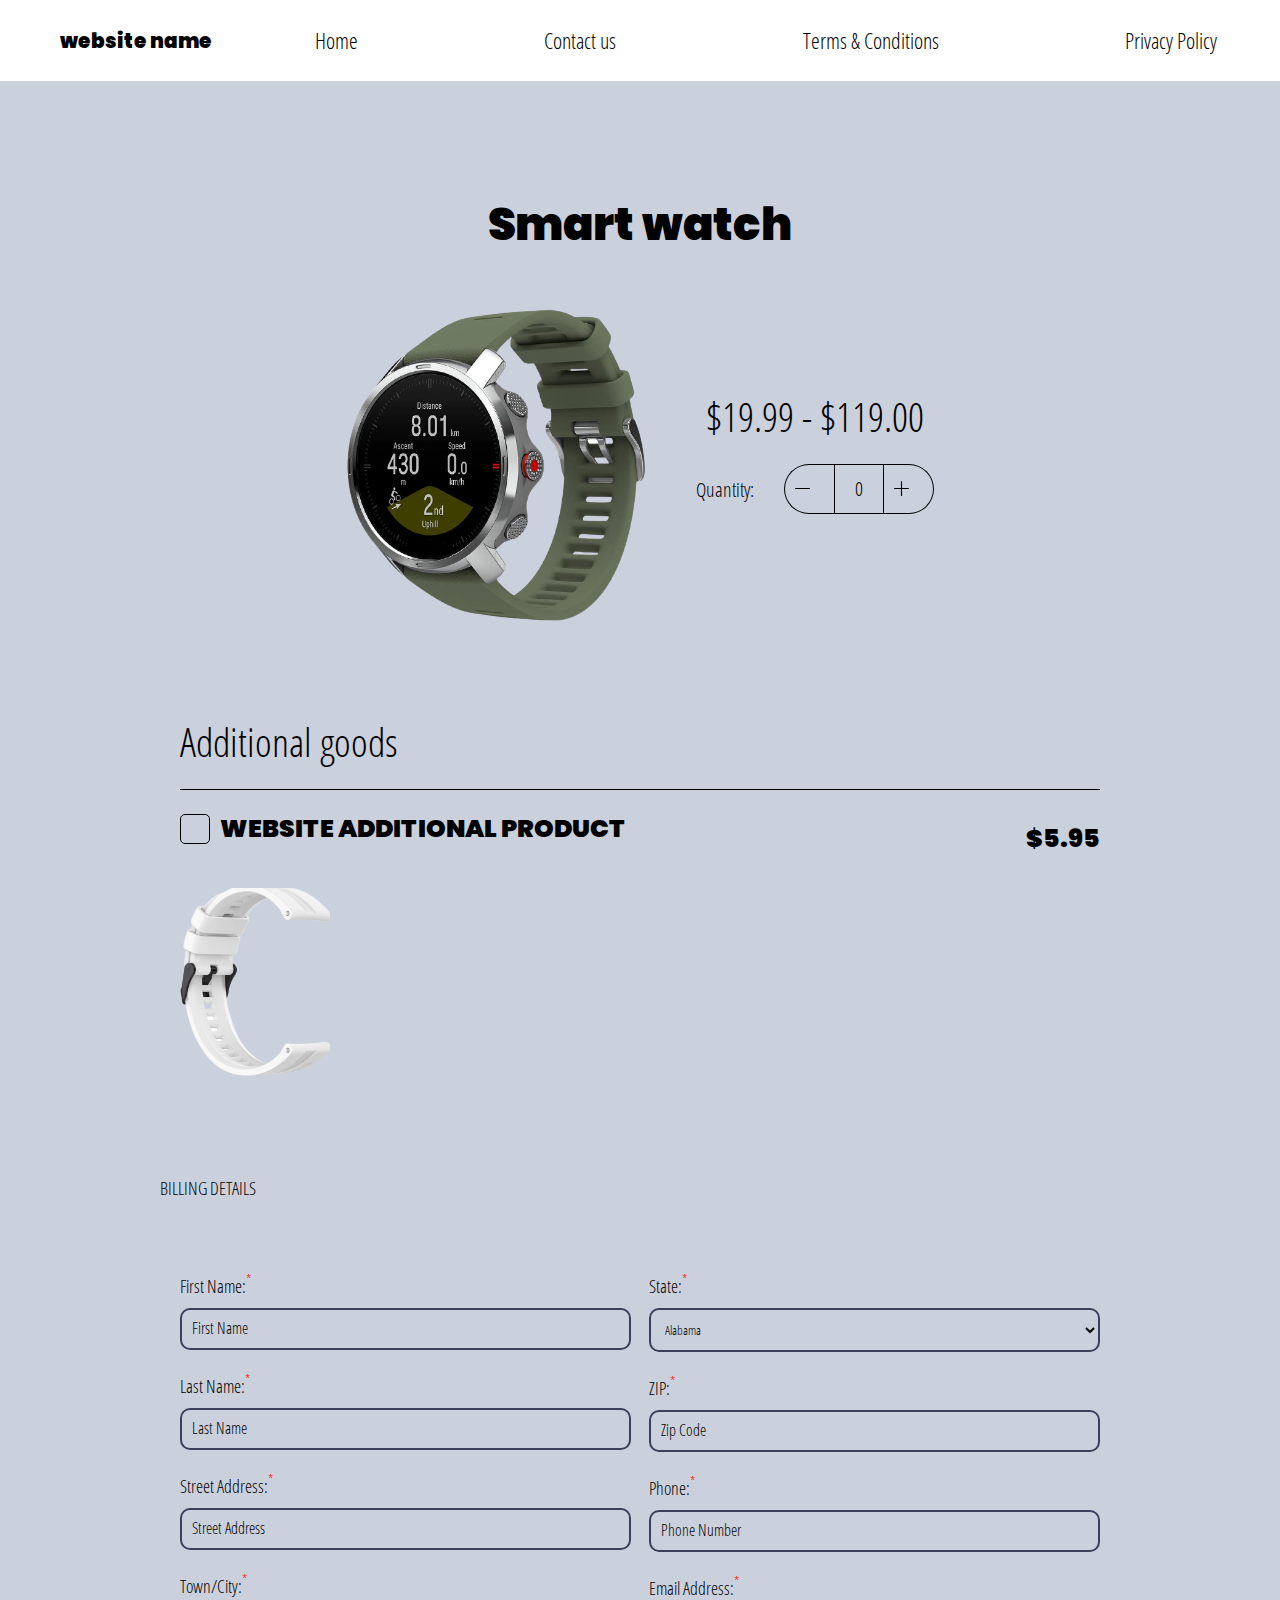
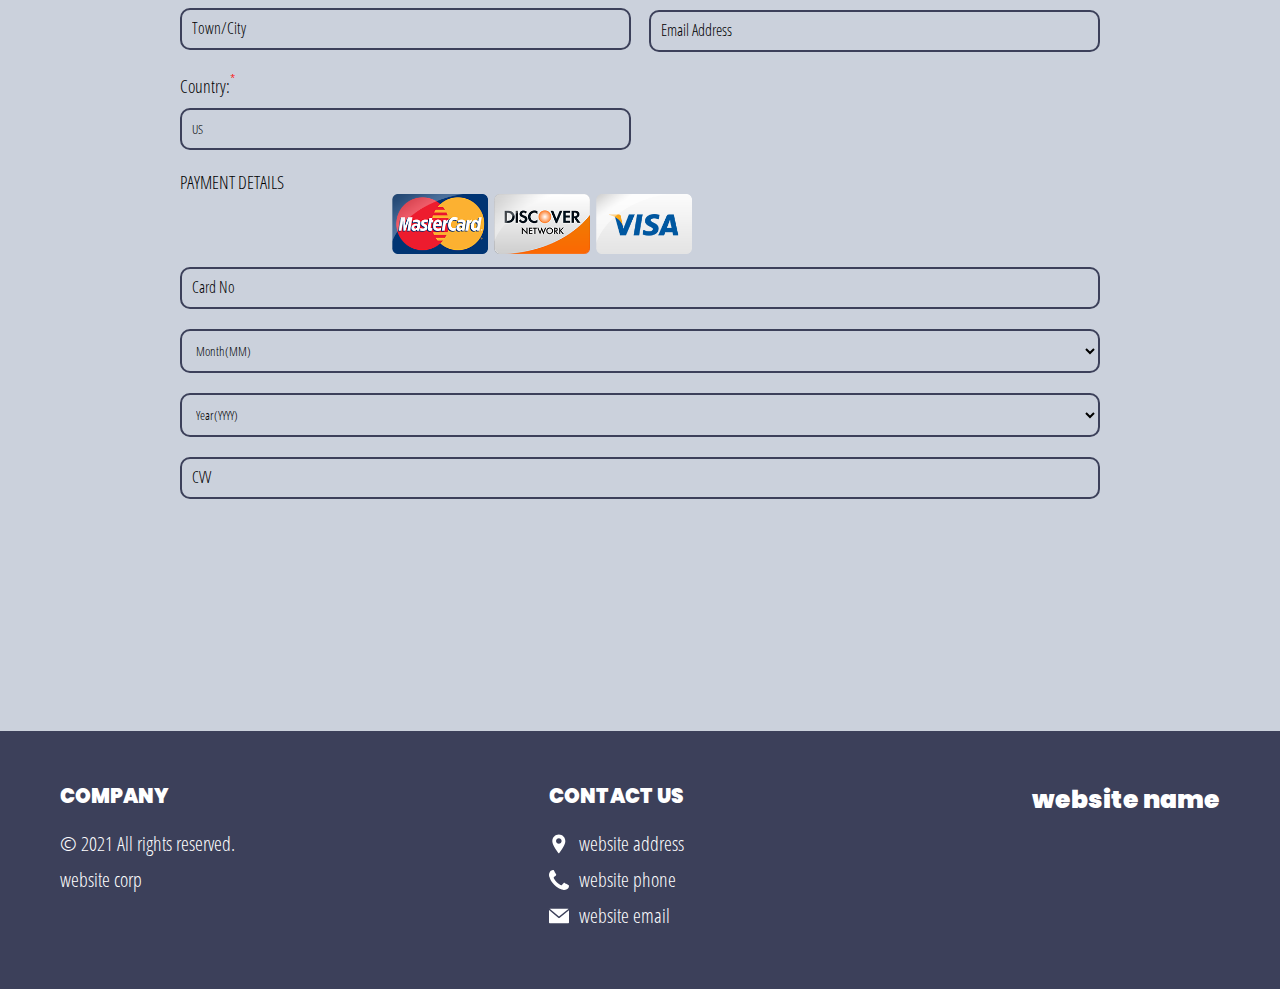
==== commit e0a719c0: "+" ====
--- a/buy.html
+++ b/buy.html
@@ -678,12 +678,8 @@
                   <span style="display: inline-block" class="js_price"
                     >$19.99 - $119.00</span
                   >
-                  <span
-                    style="margin-bottom: 0"
-                    class="buy__title buy__title--cross js_original"
-                  ></span>
+               
                 </h2>
-                <h2 class="buy__title buy__title-accent js_save"></h2>
                 <div id="quantity" class="quantity">
                   <label class="quantity_label"
                     >Quantity:
@@ -714,13 +710,11 @@
                       </div>
                       <input
                         type="number"
-                        min="0"
-                        size="3"
-                        maxlength="3"
+                     
                         class="quantity__input js_quantity"
                         value="0"
                         data-line-id="1"
-                        max="10"
+                        disabled
                       />
                       <div
                         class="
@@ -750,9 +744,7 @@
                     </div>
                   </label>
                 </div>
-                <p class="error-message js_error-message">
-                  Buy More and Save! Limited to 12 Only
-                </p>
+              
               </div>
             </div>
 
@@ -766,10 +758,10 @@
             <div class="main-form__wrapper">
               <div class="form__wrapper">
                 <div class="form">
-                  <h3 class="form__title">Free Shipping To USA!</h3>
+                  
 
                   <div>
-                    <h3 class="form__subtitle">Additional goods</h3>
+                    <h3 class="form__title">Additional goods</h3>
                   
 
                     <div class="case-block">
@@ -1104,7 +1096,7 @@
                             + $5.95 <span class="js_website-add"></span>
                           </span>
                           = <span id="total_2"> $0.00 </span><span id="handling">
-                            (No Shipping and handling costs)</span>. To cancel your order, please call our Customer
+                            (No Shipping and handling costs, via USPS)</span>. To cancel your order, please call our Customer
                           Service toll free number at <a href="" class="policy__link js_website-phone"></a> or email us
                           at
                           <a href="" class="policy__link js_website-email"></a>
